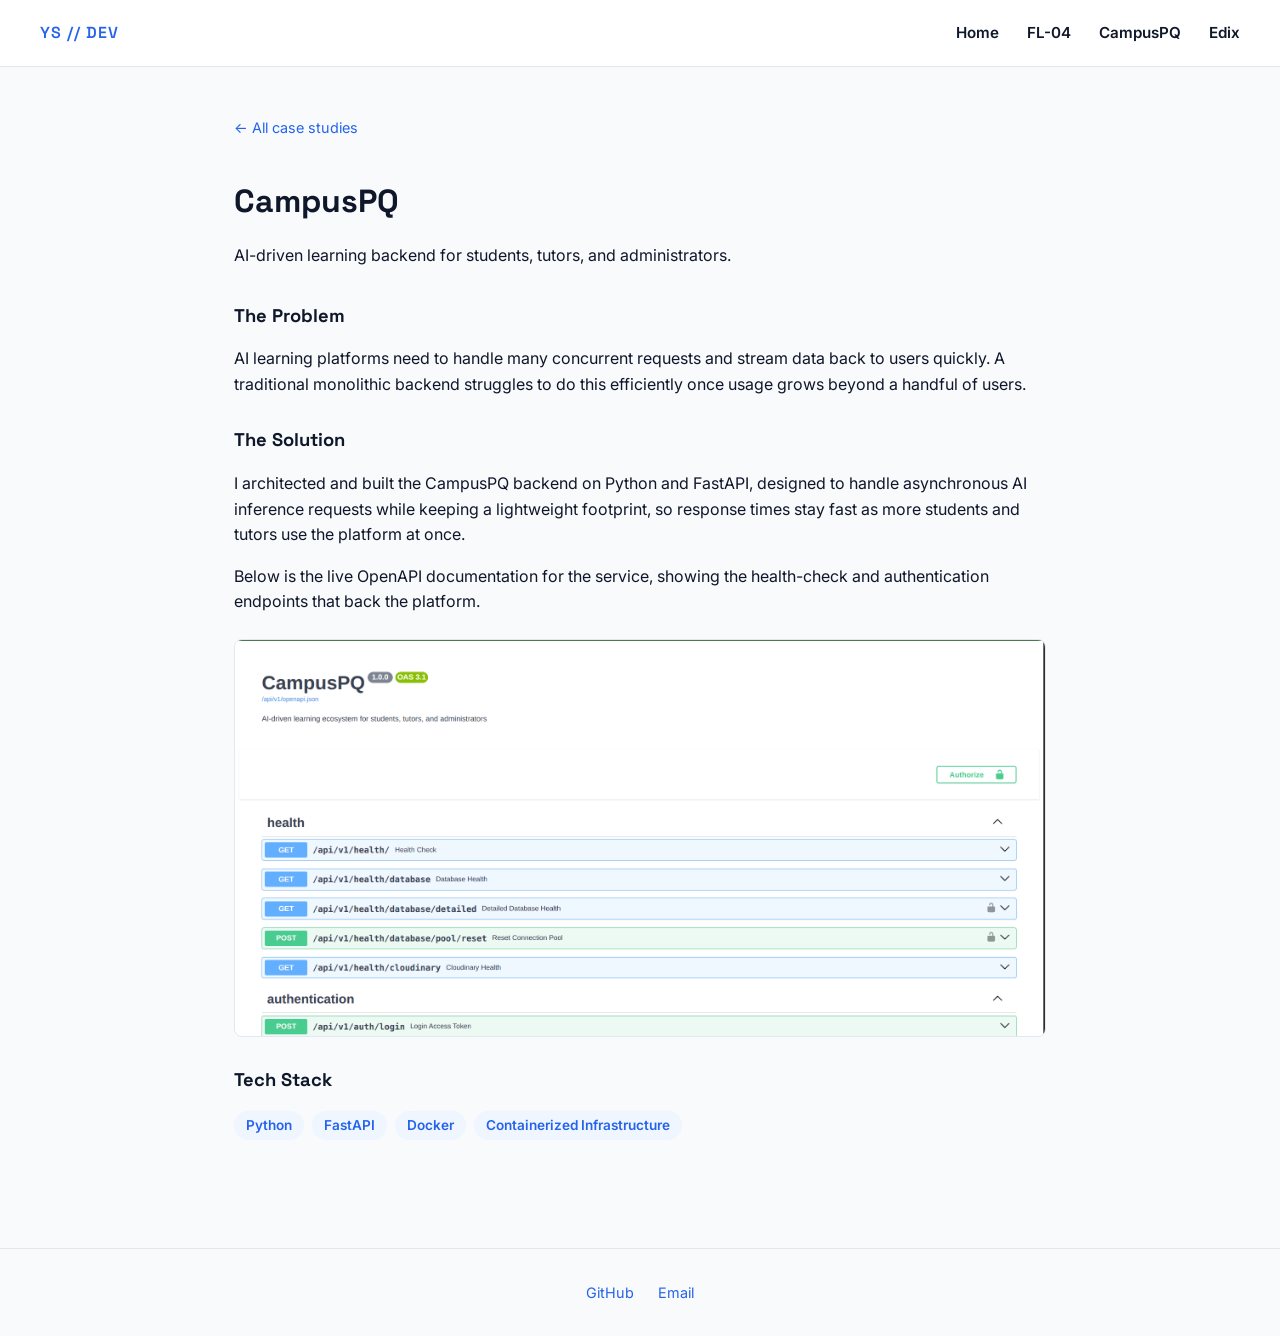
==== campuspq.html @ 33143579 "Build live portfolio: home + 3 case studies Replace placeholder index with real content: bio, and FL" ====
<!DOCTYPE html>
<html lang="en">
<head>
    <meta charset="UTF-8">
    <meta name="viewport" content="width=device-width, initial-scale=1.0">
    <title>CampusPQ | Yuguda Muhammed Shamsudeen</title>
    <link href="https://fonts.googleapis.com/css2?family=Inter:wght@400;600&family=Space+Grotesk:wght@600&display=swap" rel="stylesheet">
    <link rel="stylesheet" href="style.css">
</head>
<body>
    <header class="site-nav">
        <span class="brand">YS // DEV</span>
        <nav class="links">
            <a href="index.html">Home</a>
            <a href="fl04.html">FL-04</a>
            <a href="campuspq.html">CampusPQ</a>
            <a href="edix.html">Edix</a>
        </nav>
    </header>

    <main>
        <div class="case-header">
            <a class="back" href="index.html">&larr; All case studies</a>
            <h1>CampusPQ</h1>
            <p class="tagline">AI-driven learning backend for students, tutors, and administrators.</p>
        </div>

        <section class="block">
            <h2>The Problem</h2>
            <p>
                AI learning platforms need to handle many concurrent requests and stream data
                back to users quickly. A traditional monolithic backend struggles to do this
                efficiently once usage grows beyond a handful of users.
            </p>
        </section>

        <section class="block">
            <h2>The Solution</h2>
            <p>
                I architected and built the CampusPQ backend on Python and FastAPI, designed to
                handle asynchronous AI inference requests while keeping a lightweight footprint,
                so response times stay fast as more students and tutors use the platform at once.
            </p>
            <p>
                Below is the live OpenAPI documentation for the service, showing the health-check
                and authentication endpoints that back the platform.
            </p>
            <img class="case-image" src="images/campuspq-api-docs.png" alt="CampusPQ OpenAPI documentation showing health and authentication endpoints">
        </section>

        <section class="block">
            <h2>Tech Stack</h2>
            <ul class="tech-stack">
                <li>Python</li>
                <li>FastAPI</li>
                <li>Docker</li>
                <li>Containerized Infrastructure</li>
            </ul>
        </section>
    </main>

    <footer class="site-footer">
        <a href="https://github.com/Yuguda999" target="_blank" rel="noopener">GitHub</a>
        <a href="mailto:muhammed.yuguda@adeptengr.com">Email</a>
    </footer>
</body>
</html>
---- style.css ----
:root {
    --bg: #F8FAFC;
    --text: #0F172A;
    --muted: #64748B;
    --accent: #2563EB;
    --border: #E2E8F0;
    --card-bg: #FFFFFF;
}

* { box-sizing: border-box; }

body {
    font-family: 'Inter', sans-serif;
    background-color: var(--bg);
    color: var(--text);
    margin: 0;
    line-height: 1.6;
}

h1, h2, h3 {
    font-family: 'Space Grotesk', sans-serif;
}

a { color: var(--accent); text-decoration: none; }
a:hover { text-decoration: underline; }

header.site-nav {
    display: flex;
    flex-wrap: wrap;
    align-items: center;
    justify-content: space-between;
    padding: 20px 40px;
    border-bottom: 1px solid var(--border);
    background: var(--card-bg);
}

.brand {
    font-family: 'Space Grotesk', sans-serif;
    font-weight: 600;
    color: var(--accent);
    letter-spacing: 1px;
}

nav.links a {
    margin-left: 24px;
    color: var(--text);
    font-weight: 600;
    font-size: 0.95em;
}

nav.links a:hover { color: var(--accent); }

main {
    max-width: 860px;
    margin: 0 auto;
    padding: 48px 24px 80px;
}

.hero h1 {
    font-size: 2.2em;
    margin-bottom: 4px;
    color: var(--accent);
    letter-spacing: 1px;
}

.hero p.tagline {
    font-size: 1.15em;
    color: var(--text);
    margin-top: 0;
}

.about {
    margin: 24px 0 48px;
    max-width: 700px;
}

.case-grid {
    display: grid;
    grid-template-columns: repeat(auto-fit, minmax(240px, 1fr));
    gap: 20px;
}

.case-card {
    background: var(--card-bg);
    border: 1px solid var(--border);
    border-radius: 10px;
    padding: 24px;
    display: block;
}

.case-card h3 { margin: 0 0 8px; color: var(--text); }
.case-card p { margin: 0; color: var(--muted); font-size: 0.95em; }
.case-card:hover { border-color: var(--accent); text-decoration: none; }

.case-header { margin-bottom: 32px; }
.case-header .back { display: inline-block; margin-bottom: 16px; font-size: 0.9em; }
.case-header h1 { margin-bottom: 4px; }

.case-image {
    width: 100%;
    border: 1px solid var(--border);
    border-radius: 8px;
    margin: 24px 0;
    display: block;
}

section.block { margin-bottom: 28px; }
section.block h2 { font-size: 1.15em; margin-bottom: 6px; }

.tech-stack {
    display: flex;
    flex-wrap: wrap;
    gap: 8px;
    list-style: none;
    padding: 0;
}

.tech-stack li {
    background: #EFF6FF;
    color: var(--accent);
    padding: 4px 12px;
    border-radius: 20px;
    font-size: 0.85em;
    font-weight: 600;
}

footer.site-footer {
    text-align: center;
    padding: 32px 24px;
    border-top: 1px solid var(--border);
    color: var(--muted);
    font-size: 0.9em;
}

footer.site-footer a { margin: 0 10px; }
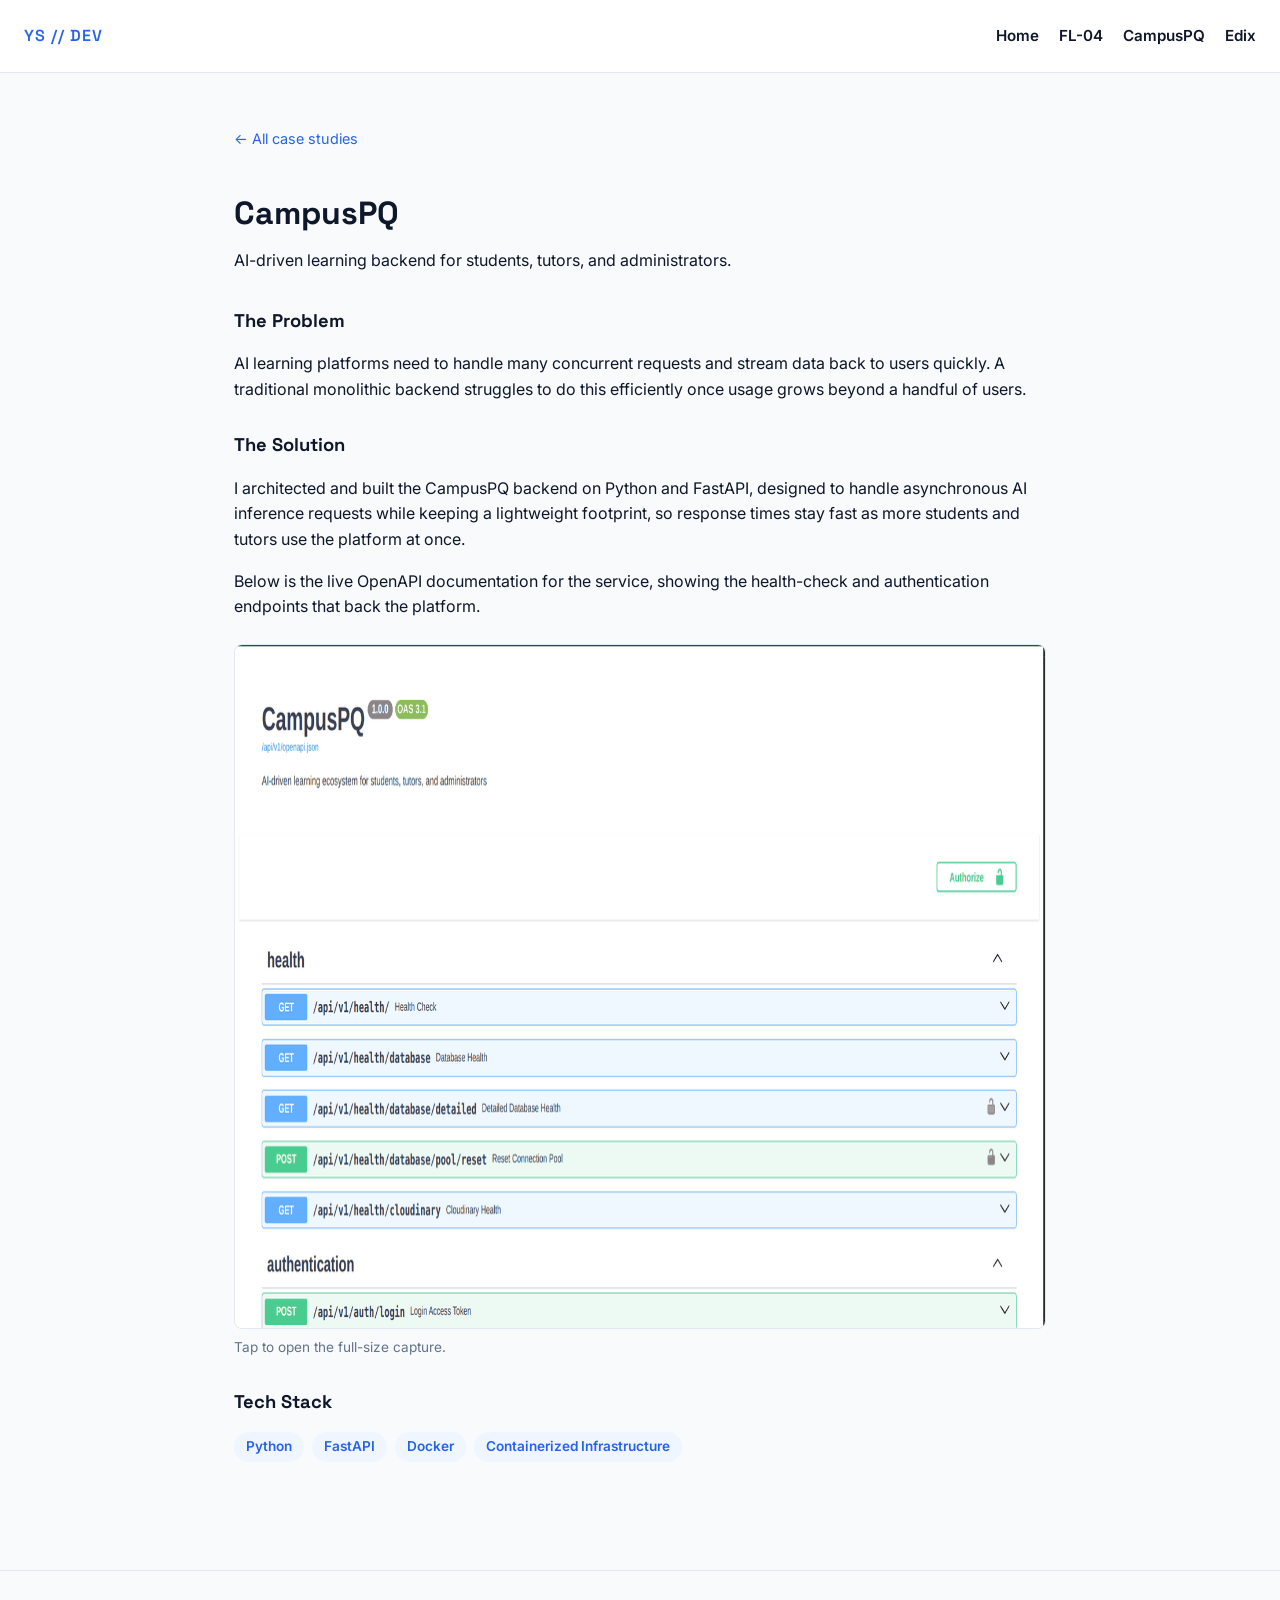
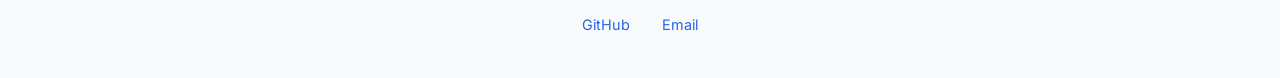
==== commit b5dc5b3b: "Fix mobile layout, tap targets, and image weight Nav links now use padding for ~44px tap targets and" ====
--- a/campuspq.html
+++ b/campuspq.html
@@ -45,7 +45,12 @@
                 Below is the live OpenAPI documentation for the service, showing the health-check
                 and authentication endpoints that back the platform.
             </p>
-            <img class="case-image" src="images/campuspq-api-docs.png" alt="CampusPQ OpenAPI documentation showing health and authentication endpoints">
+            <figure class="case-figure">
+                <a href="images/campuspq-api-docs.png" target="_blank" rel="noopener">
+                    <img class="case-image" src="images/campuspq-api-docs.png" alt="CampusPQ OpenAPI documentation showing health and authentication endpoints" loading="lazy" width="1400" height="685">
+                </a>
+                <figcaption>Tap to open the full-size capture.</figcaption>
+            </figure>
         </section>
 
         <section class="block">
--- a/style.css
+++ b/style.css
@@ -29,7 +29,8 @@
     flex-wrap: wrap;
     align-items: center;
     justify-content: space-between;
-    padding: 20px 40px;
+    gap: 4px 16px;
+    padding: 14px 24px;
     border-bottom: 1px solid var(--border);
     background: var(--card-bg);
 }
@@ -41,8 +42,15 @@
     letter-spacing: 1px;
 }
 
+nav.links {
+    display: flex;
+    flex-wrap: wrap;
+    margin-right: -10px;   /* cancel the last link's padding so it aligns flush */
+}
+
+/* padding (not margin) so each link is its own ~44px tap target on a phone */
 nav.links a {
-    margin-left: 24px;
+    padding: 10px;
     color: var(--text);
     font-weight: 600;
     font-size: 0.95em;
@@ -56,8 +64,12 @@
     padding: 48px 24px 80px;
 }
 
+/* clamp() = never smaller than 1.75rem, never bigger than 2.4rem,
+   scaling with viewport width in between — stops the name eating
+   three lines on a phone */
 .hero h1 {
-    font-size: 2.2em;
+    font-size: clamp(1.75rem, 6vw, 2.4rem);
+    line-height: 1.15;
     margin-bottom: 4px;
     color: var(--accent);
     letter-spacing: 1px;
@@ -93,15 +105,33 @@
 .case-card:hover { border-color: var(--accent); text-decoration: none; }
 
 .case-header { margin-bottom: 32px; }
-.case-header .back { display: inline-block; margin-bottom: 16px; font-size: 0.9em; }
-.case-header h1 { margin-bottom: 4px; }
+.case-header .back {
+    display: inline-block;
+    margin-bottom: 16px;
+    padding: 6px 0;      /* taller tap target on mobile */
+    font-size: 0.9em;
+}
+.case-header h1 {
+    font-size: clamp(1.6rem, 5.5vw, 2rem);
+    line-height: 1.2;
+    margin-bottom: 4px;
+}
+
+/* wraps the screenshot in a link so a phone user can open the full-size
+   image instead of squinting at a 1400px capture shrunk to 340px */
+.case-figure { margin: 24px 0; }
 
 .case-image {
     width: 100%;
     border: 1px solid var(--border);
     border-radius: 8px;
-    margin: 24px 0;
     display: block;
+}
+
+.case-figure figcaption {
+    font-size: 0.85em;
+    color: var(--muted);
+    margin-top: 8px;
 }
 
 section.block { margin-bottom: 28px; }
@@ -132,4 +162,15 @@
     font-size: 0.9em;
 }
 
-footer.site-footer a { margin: 0 10px; }
+footer.site-footer a {
+    display: inline-block;
+    margin: 0 4px;
+    padding: 10px;      /* tap target */
+}
+
+/* ---------- mobile ---------- */
+@media (max-width: 600px) {
+    header.site-nav { padding: 10px 16px; }
+    main { padding: 32px 18px 56px; }
+    .case-card { padding: 20px; }
+}
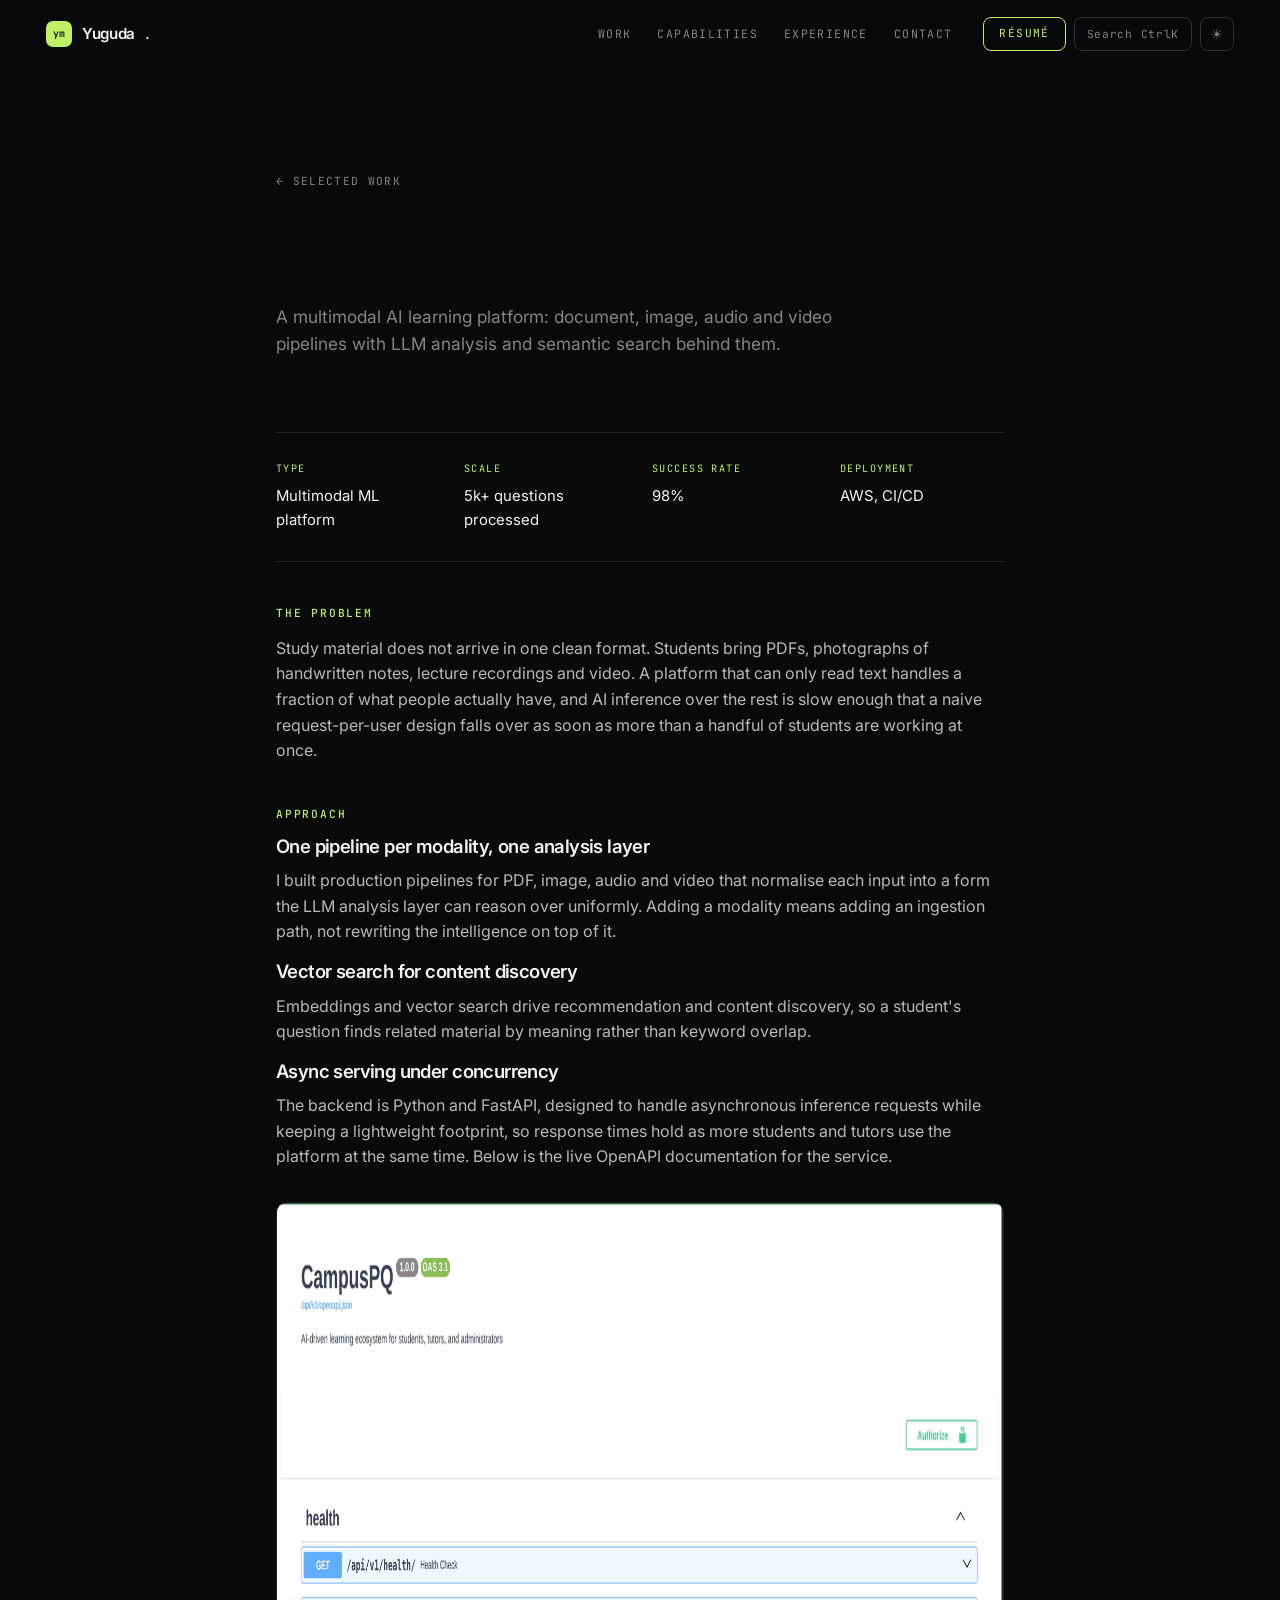
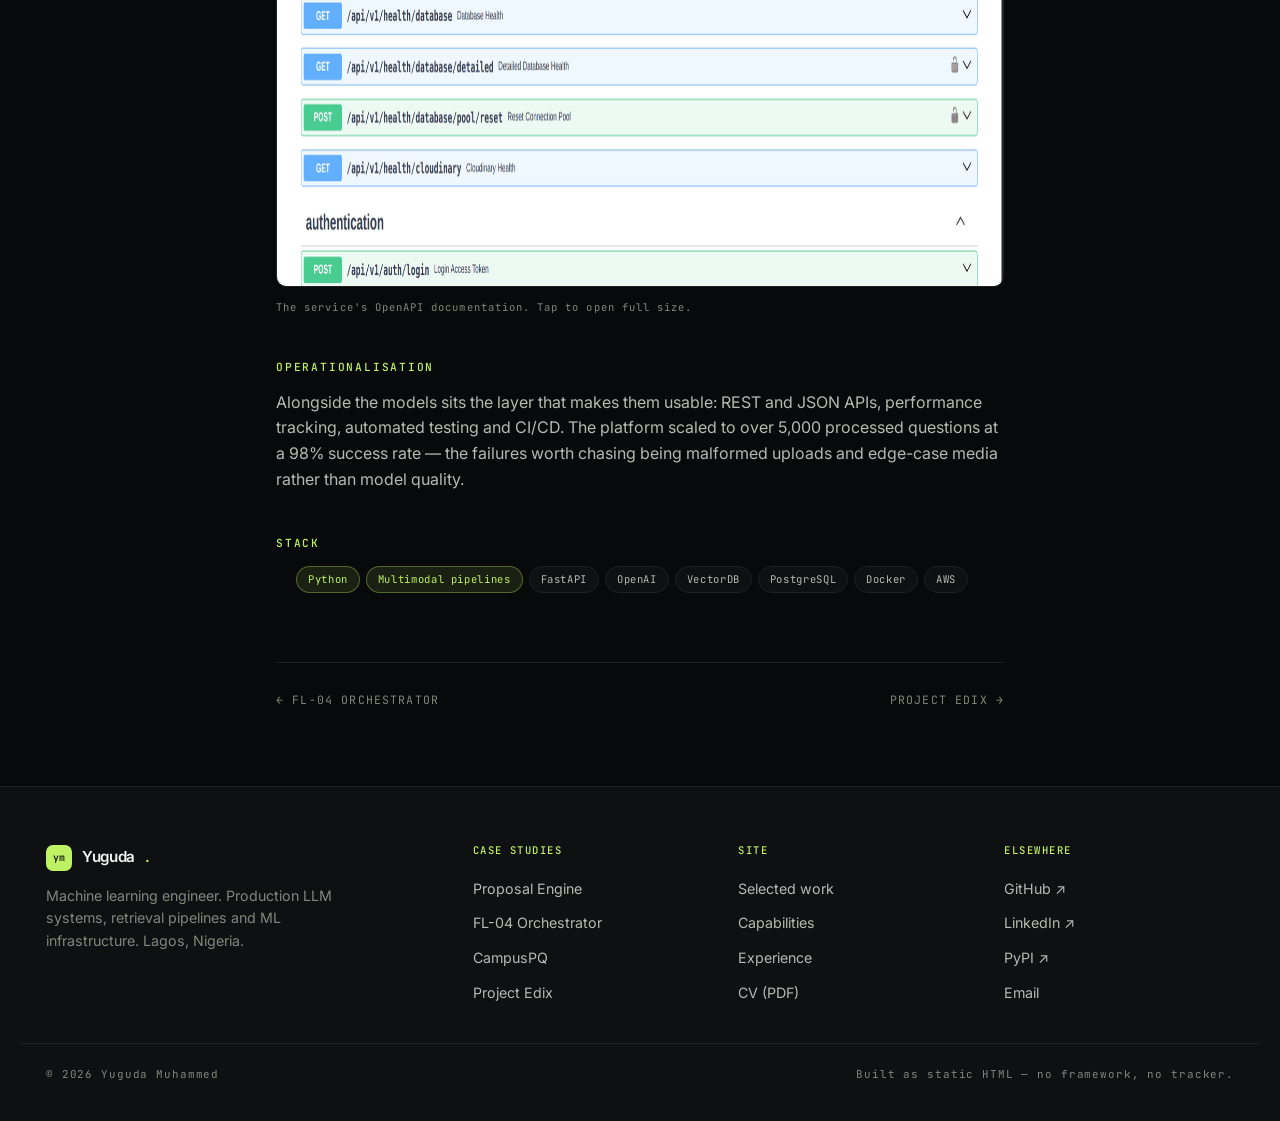
==== commit fc5dc62a: "Add identity kit, favicon set, and fix muted-text contrast The muted grey used for every section lab" ====
--- a/campuspq.html
+++ b/campuspq.html
@@ -1,72 +1,177 @@
 <!DOCTYPE html>
 <html lang="en">
 <head>
-    <meta charset="UTF-8">
-    <meta name="viewport" content="width=device-width, initial-scale=1.0">
-    <title>CampusPQ | Yuguda Muhammed Shamsudeen</title>
-    <link href="https://fonts.googleapis.com/css2?family=Inter:wght@400;600&family=Space+Grotesk:wght@600&display=swap" rel="stylesheet">
-    <link rel="stylesheet" href="style.css">
+<meta charset="UTF-8">
+<meta name="theme-color" content="#08090A">
+<meta name="viewport" content="width=device-width, initial-scale=1.0">
+<title>CampusPQ — Yuguda Muhammed</title>
+<link rel="icon" href="/favicon.svg" type="image/svg+xml">
+<link rel="icon" href="/favicon-32.png" sizes="32x32" type="image/png">
+<link rel="icon" href="/favicon-16.png" sizes="16x16" type="image/png">
+<link rel="apple-touch-icon" href="/apple-touch-icon.png">
+<link rel="manifest" href="/site.webmanifest">
+<meta name="description" content="A multimodal AI learning platform — PDF, image, audio and video pipelines with LLM analysis and vector search, scaled to 5k+ processed questions.">
+<link rel="preconnect" href="https://fonts.googleapis.com">
+<link rel="preconnect" href="https://fonts.gstatic.com" crossorigin>
+<link href="https://fonts.googleapis.com/css2?family=Inter:wght@400;500;600;700&family=JetBrains+Mono:wght@400;500&display=swap" rel="stylesheet">
+<link rel="stylesheet" href="style.css">
 </head>
 <body>
-    <header class="site-nav">
-        <span class="brand">YS // DEV</span>
-        <nav class="links">
-            <a href="index.html">Home</a>
-            <a href="fl04.html">FL-04</a>
-            <a href="campuspq.html">CampusPQ</a>
-            <a href="edix.html">Edix</a>
-        </nav>
-    </header>
+<a class="skip" href="#main">Skip to content</a>
 
-    <main>
-        <div class="case-header">
-            <a class="back" href="index.html">&larr; All case studies</a>
-            <h1>CampusPQ</h1>
-            <p class="tagline">AI-driven learning backend for students, tutors, and administrators.</p>
-        </div>
+<header class="nav">
+  <div class="nav-in">
+    <a class="brand" href="index.html"><span class="mark">ym</span> Yuguda<span style="color:var(--accent)">.</span></a>
+    <nav class="nav-links">
+      <a href="index.html#work">Work</a>
+      <a href="index.html#capabilities">Capabilities</a>
+      <a href="index.html#experience">Experience</a>
+      <a href="index.html#contact">Contact</a>
+    </nav>
+    <div class="nav-tools">
+      <a class="btn-resume" href="MY_AI_ENG_CV.pdf" target="_blank" rel="noopener">Résumé</a>
+      <button class="btn-ghost" data-cmdk-open type="button">
+        <span>Search</span><span class="kbd"><span data-mod>⌘</span>K</span>
+      </button>
+      <button class="btn-ghost btn-icon" data-theme-toggle type="button" aria-label="Toggle theme">☀</button>
+    </div>
+  </div>
+</header>
 
-        <section class="block">
-            <h2>The Problem</h2>
-            <p>
-                AI learning platforms need to handle many concurrent requests and stream data
-                back to users quickly. A traditional monolithic backend struggles to do this
-                efficiently once usage grows beyond a handful of users.
-            </p>
-        </section>
+<main id="main"><article class="case">
+  <header class="case-hero">
+    <a class="back" href="index.html#work">← Selected work</a>
+    <h1 data-reveal="mask">CampusPQ</h1>
+    <p class="lede">A multimodal AI learning platform: document, image, audio and video pipelines with LLM analysis and semantic search behind them.</p>
+  </header>
 
-        <section class="block">
-            <h2>The Solution</h2>
-            <p>
-                I architected and built the CampusPQ backend on Python and FastAPI, designed to
-                handle asynchronous AI inference requests while keeping a lightweight footprint,
-                so response times stay fast as more students and tutors use the platform at once.
-            </p>
-            <p>
-                Below is the live OpenAPI documentation for the service, showing the health-check
-                and authentication endpoints that back the platform.
-            </p>
-            <figure class="case-figure">
-                <a href="images/campuspq-api-docs.png" target="_blank" rel="noopener">
-                    <img class="case-image" src="images/campuspq-api-docs.png" alt="CampusPQ OpenAPI documentation showing health and authentication endpoints" loading="lazy" width="1400" height="685">
-                </a>
-                <figcaption>Tap to open the full-size capture.</figcaption>
-            </figure>
-        </section>
+  <div class="case-facts" data-reveal>
+    <div><div class="k">Type</div><div class="v">Multimodal ML platform</div></div>
+    <div><div class="k">Scale</div><div class="v">5k+ questions processed</div></div>
+    <div><div class="k">Success rate</div><div class="v">98%</div></div>
+    <div><div class="k">Deployment</div><div class="v">AWS, CI/CD</div></div>
+  </div>
 
-        <section class="block">
-            <h2>Tech Stack</h2>
-            <ul class="tech-stack">
-                <li>Python</li>
-                <li>FastAPI</li>
-                <li>Docker</li>
-                <li>Containerized Infrastructure</li>
-            </ul>
-        </section>
-    </main>
+  <section class="block" data-reveal>
+    <h2>The problem</h2>
+    <p>
+      Study material does not arrive in one clean format. Students bring PDFs, photographs of
+      handwritten notes, lecture recordings and video. A platform that can only read text handles a
+      fraction of what people actually have, and AI inference over the rest is slow enough that a
+      naive request-per-user design falls over as soon as more than a handful of students are
+      working at once.
+    </p>
+  </section>
 
-    <footer class="site-footer">
-        <a href="https://github.com/Yuguda999" target="_blank" rel="noopener">GitHub</a>
-        <a href="mailto:muhammed.yuguda@adeptengr.com">Email</a>
-    </footer>
+  <section class="block" data-reveal>
+    <h2>Approach</h2>
+    <h3>One pipeline per modality, one analysis layer</h3>
+    <p>
+      I built production pipelines for PDF, image, audio and video that normalise each input into a
+      form the LLM analysis layer can reason over uniformly. Adding a modality means adding an
+      ingestion path, not rewriting the intelligence on top of it.
+    </p>
+    <h3>Vector search for content discovery</h3>
+    <p>
+      Embeddings and vector search drive recommendation and content discovery, so a student's
+      question finds related material by meaning rather than keyword overlap.
+    </p>
+    <h3>Async serving under concurrency</h3>
+    <p>
+      The backend is Python and FastAPI, designed to handle asynchronous inference requests while
+      keeping a lightweight footprint, so response times hold as more students and tutors use the
+      platform at the same time. Below is the live OpenAPI documentation for the service.
+    </p>
+    <figure class="figure" data-reveal>
+      <a href="images/campuspq-api-docs.png" target="_blank" rel="noopener">
+        <img src="images/campuspq-api-docs.png" alt="CampusPQ OpenAPI documentation showing health and authentication endpoints" loading="lazy" width="1400" height="685">
+      </a>
+      <figcaption>The service's OpenAPI documentation. Tap to open full size.</figcaption>
+    </figure>
+  </section>
+
+  <section class="block" data-reveal>
+    <h2>Operationalisation</h2>
+    <p>
+      Alongside the models sits the layer that makes them usable: REST and JSON APIs, performance
+      tracking, automated testing and CI/CD. The platform scaled to over 5,000 processed questions
+      at a 98% success rate — the failures worth chasing being malformed uploads and edge-case media
+      rather than model quality.
+    </p>
+  </section>
+
+  <section class="block" data-reveal>
+    <h2>Stack</h2>
+    <ul class="tags">
+      <li class="hot">Python</li><li class="hot">Multimodal pipelines</li><li>FastAPI</li>
+      <li>OpenAI</li><li>VectorDB</li><li>PostgreSQL</li><li>Docker</li><li>AWS</li>
+    </ul>
+  </section>
+  <nav class="case-next">
+    <a href="fl04.html">← FL-04 Orchestrator</a>
+    <a href="edix.html">Project Edix →</a>
+  </nav>
+</article></main>
+
+<footer class="foot">
+  <div class="foot-in">
+    <div>
+      <a class="brand" href="index.html"><span class="mark">ym</span> Yuguda<span style="color:var(--accent)">.</span></a>
+      <p class="blurb">Machine learning engineer. Production LLM systems, retrieval pipelines and ML infrastructure. Lagos, Nigeria.</p>
+    </div>
+    <div>
+      <h4>Case studies</h4>
+      <ul>
+        <li><a href="proposal.html">Proposal Engine</a></li>
+        <li><a href="fl04.html">FL-04 Orchestrator</a></li>
+        <li><a href="campuspq.html">CampusPQ</a></li>
+        <li><a href="edix.html">Project Edix</a></li>
+      </ul>
+    </div>
+    <div>
+      <h4>Site</h4>
+      <ul>
+        <li><a href="index.html#work">Selected work</a></li>
+        <li><a href="index.html#capabilities">Capabilities</a></li>
+        <li><a href="index.html#experience">Experience</a></li>
+        <li><a href="MY_AI_ENG_CV.pdf" target="_blank" rel="noopener">CV (PDF)</a></li>
+      </ul>
+    </div>
+    <div>
+      <h4>Elsewhere</h4>
+      <ul>
+        <li><a href="https://github.com/Yuguda999" target="_blank" rel="noopener">GitHub ↗</a></li>
+        <li><a href="https://linkedin.com/in/yuguda" target="_blank" rel="noopener">LinkedIn ↗</a></li>
+        <li><a href="https://pypi.org/project/devmemory" target="_blank" rel="noopener">PyPI ↗</a></li>
+        <li><a href="mailto:elemenx93@gmail.com">Email</a></li>
+      </ul>
+    </div>
+  </div>
+  <div class="foot-bar">
+    <span>© 2026 Yuguda Muhammed</span>
+    <span>Built as static HTML — no framework, no tracker.</span>
+  </div>
+</footer>
+
+<div class="cmdk" data-cmdk hidden role="dialog" aria-modal="true" aria-label="Search">
+  <div class="cmdk-panel">
+    <input type="text" placeholder="Jump to a page or project…" aria-label="Search pages and projects">
+    <ul class="cmdk-list">
+      <li><a href="index.html">Home <span class="hint">page</span></a></li>
+      <li><a href="proposal.html">Proposal Generation Engine <span class="hint">case study</span></a></li>
+      <li><a href="fl04.html">FL-04 Orchestrator <span class="hint">case study</span></a></li>
+      <li><a href="campuspq.html">CampusPQ <span class="hint">case study</span></a></li>
+      <li><a href="edix.html">Project Edix <span class="hint">case study</span></a></li>
+      <li><a href="index.html#more">More projects <span class="hint">section</span></a></li>
+      <li><a href="https://github.com/Yuguda999/devmemory" target="_blank" rel="noopener">DevMemory <span class="hint">github</span></a></li>
+      <li><a href="https://github.com/Yuguda999/eeva" target="_blank" rel="noopener">Eeva <span class="hint">github</span></a></li>
+      <li><a href="MY_AI_ENG_CV.pdf" target="_blank" rel="noopener">Download CV <span class="hint">pdf</span></a></li>
+      <li><a href="mailto:elemenx93@gmail.com">Email <span class="hint">contact</span></a></li>
+    </ul>
+    <div class="cmdk-empty" hidden>No matches.</div>
+  </div>
+</div>
+
+<script src="app.js"></script>
 </body>
 </html>
--- a/style.css
+++ b/style.css
@@ -1,176 +1,597 @@
+/* ============================================================
+   Yuguda Muhammed — ML Engineer
+   Dark-first design system. Light is an explicit opt-in via toggle.
+   ============================================================ */
+
 :root {
-    --bg: #F8FAFC;
-    --text: #0F172A;
-    --muted: #64748B;
-    --accent: #2563EB;
-    --border: #E2E8F0;
-    --card-bg: #FFFFFF;
+    --bg:        #08090A;
+    --bg-sub:    #0E1012;
+    --bg-lift:   #131619;
+    --ink:       #F2F4EF;
+    --ink-2:     #B6BAB2;
+    --muted:     #82877D;
+    --line:      #1D2124;
+    --line-2:    #2A2F33;
+    --accent:    #BEF264;
+    --accent-dm: #8CB93C;
+    --accent-sb: #BEF2641A;
+    --card:      #0C0E10;
+    --shadow:    0 1px 2px rgba(0,0,0,.5), 0 20px 50px rgba(0,0,0,.45);
+
+    --sans: 'Inter', ui-sans-serif, system-ui, -apple-system, 'Segoe UI', sans-serif;
+    --mono: 'JetBrains Mono', ui-monospace, SFMono-Regular, Menlo, monospace;
+
+    --wrap: 1240px;
+    --gut: 26px;
+    --r: 14px;
+
+    --ease: cubic-bezier(.22,.68,.24,1);
+}
+
+:root[data-theme="light"] {
+    --bg:        #FAFAF7;
+    --bg-sub:    #F1F1EC;
+    --bg-lift:   #FFFFFF;
+    --ink:       #0A0B0C;
+    --ink-2:     #3C4046;
+    --muted:     #666B63;
+    --line:      #E2E2DC;
+    --line-2:    #D2D2CA;
+    --accent:    #4D7C0F;
+    --accent-dm: #65A30D;
+    --accent-sb: #4D7C0F14;
+    --card:      #FFFFFF;
+    --shadow:    0 1px 2px rgba(11,11,12,.05), 0 16px 40px rgba(11,11,12,.07);
 }
 
 * { box-sizing: border-box; }
 
+html { scroll-behavior: smooth; }
+
 body {
-    font-family: 'Inter', sans-serif;
-    background-color: var(--bg);
-    color: var(--text);
     margin: 0;
+    background: var(--bg);
+    color: var(--ink);
+    font-family: var(--sans);
+    font-size: 16px;
     line-height: 1.6;
-}
-
-h1, h2, h3 {
-    font-family: 'Space Grotesk', sans-serif;
-}
-
-a { color: var(--accent); text-decoration: none; }
-a:hover { text-decoration: underline; }
-
-header.site-nav {
-    display: flex;
-    flex-wrap: wrap;
-    align-items: center;
-    justify-content: space-between;
-    gap: 4px 16px;
-    padding: 14px 24px;
-    border-bottom: 1px solid var(--border);
-    background: var(--card-bg);
+    -webkit-font-smoothing: antialiased;
+    overflow-x: hidden;
+}
+
+a { color: inherit; text-decoration: none; }
+h1, h2, h3, h4 { margin: 0; font-weight: 600; letter-spacing: -0.032em; line-height: 1.05; }
+img { max-width: 100%; display: block; }
+
+.wrap { max-width: var(--wrap); margin: 0 auto; padding: 0 var(--gut); }
+
+.mono {
+    font-family: var(--mono); font-size: 0.72rem;
+    letter-spacing: 0.14em; text-transform: uppercase; color: var(--muted);
+}
+
+.skip { position: absolute; left: -9999px; background: var(--accent); color: #0A0B0C; padding: 10px 16px; border-radius: 8px; z-index: 300; }
+.skip:focus { left: 16px; top: 16px; }
+
+:focus-visible { outline: 2px solid var(--accent); outline-offset: 3px; border-radius: 4px; }
+
+/* smooth cross-page fades where supported */
+@view-transition { navigation: auto; }
+
+/* ============================================================
+   MOTION LAYER
+   ============================================================ */
+
+/* scroll reveal — set by JS, so no-JS users see content immediately */
+[data-reveal] { opacity: 1; }
+.js [data-reveal] {
+    opacity: 0;
+    transform: translateY(22px);
+    transition: opacity .7s var(--ease), transform .7s var(--ease);
+    transition-delay: var(--d, 0ms);
+    will-change: opacity, transform;
+}
+.js [data-reveal].in { opacity: 1; transform: none; }
+
+/* clip-up reveal for headings */
+/* inset() rejects negative values — a negative bottom made the ".in" rule
+   invalid, so the heading stayed clipped to nothing forever. Pad the box
+   instead (and pull the padding back off with a negative margin) so a plain
+   inset(0) can clear descenders and the tight line-height's overflow. */
+.js [data-reveal="mask"] {
+    opacity: 1; transform: none;
+    padding-bottom: .16em; margin-bottom: -.16em;
+    clip-path: inset(0 0 100% 0);
+    transition: clip-path .9s var(--ease);
+    transition-delay: var(--d, 0ms);
+}
+.js [data-reveal="mask"].in { clip-path: inset(0 0 0 0); }
+
+@media (prefers-reduced-motion: reduce) {
+    html { scroll-behavior: auto; }
+    .js [data-reveal],
+    .js [data-reveal="mask"] { opacity: 1 !important; transform: none !important; clip-path: none !important; transition: none !important; }
+    .marquee-track { animation: none !important; }
+    .pulse { animation: none !important; }
+    .hero-canvas { display: none; }
+    .descent .dot, .descent .path { animation: none !important; }
+    @view-transition { navigation: none; }
+}
+
+/* ============================================================
+   NAV
+   ============================================================ */
+
+.nav {
+    position: sticky; top: 0; z-index: 60;
+    background: color-mix(in srgb, var(--bg) 72%, transparent);
+    backdrop-filter: saturate(160%) blur(16px);
+    border-bottom: 1px solid transparent;
+    transition: border-color .3s var(--ease), background .3s var(--ease);
+}
+.nav.stuck { border-bottom-color: var(--line); }
+
+.nav-in {
+    max-width: var(--wrap); margin: 0 auto; padding: 0 var(--gut);
+    height: 68px; display: flex; align-items: center; gap: 18px;
 }
 
 .brand {
-    font-family: 'Space Grotesk', sans-serif;
-    font-weight: 600;
-    color: var(--accent);
-    letter-spacing: 1px;
-}
-
-nav.links {
-    display: flex;
-    flex-wrap: wrap;
-    margin-right: -10px;   /* cancel the last link's padding so it aligns flush */
-}
-
-/* padding (not margin) so each link is its own ~44px tap target on a phone */
-nav.links a {
-    padding: 10px;
-    color: var(--text);
-    font-weight: 600;
-    font-size: 0.95em;
-}
-
-nav.links a:hover { color: var(--accent); }
-
-main {
-    max-width: 860px;
-    margin: 0 auto;
-    padding: 48px 24px 80px;
-}
-
-/* clamp() = never smaller than 1.75rem, never bigger than 2.4rem,
-   scaling with viewport width in between — stops the name eating
-   three lines on a phone */
+    display: flex; align-items: center; gap: 10px; margin-right: auto;
+    font-weight: 600; font-size: 0.95rem; letter-spacing: -0.02em;
+}
+.brand .mark {
+    width: 26px; height: 26px; border-radius: 7px; flex: none;
+    background: var(--accent); color: #0A0B0C;
+    display: grid; place-items: center;
+    font-family: var(--mono); font-size: 0.62rem; font-weight: 500;
+    transition: transform .4s var(--ease);
+}
+.brand:hover .mark { transform: rotate(-8deg) scale(1.06); }
+
+.nav-links { display: flex; align-items: center; }
+.nav-links a {
+    position: relative; padding: 10px 13px;
+    font-family: var(--mono); font-size: 0.72rem;
+    letter-spacing: 0.12em; text-transform: uppercase; color: var(--muted);
+    transition: color .25s var(--ease);
+}
+.nav-links a::after {
+    content: ""; position: absolute; left: 13px; right: 13px; bottom: 4px;
+    height: 1px; background: var(--accent);
+    transform: scaleX(0); transform-origin: left;
+    transition: transform .35s var(--ease);
+}
+.nav-links a:hover { color: var(--ink); }
+.nav-links a:hover::after { transform: scaleX(1); }
+
+.nav-tools { display: flex; align-items: center; gap: 8px; }
+
+.btn-ghost {
+    display: inline-flex; align-items: center; gap: 8px;
+    height: 34px; padding: 0 12px;
+    background: transparent; color: var(--muted);
+    border: 1px solid var(--line-2); border-radius: 8px;
+    font-family: var(--mono); font-size: 0.7rem; letter-spacing: 0.06em; cursor: pointer;
+    transition: color .25s var(--ease), border-color .25s var(--ease);
+}
+.btn-ghost:hover { color: var(--accent); border-color: var(--accent-dm); }
+.btn-icon { width: 34px; padding: 0; justify-content: center; font-size: 0.82rem; }
+
+.btn-resume {
+    display: inline-flex; align-items: center; height: 34px; padding: 0 15px;
+    border: 1px solid var(--accent); border-radius: 8px; color: var(--accent);
+    font-family: var(--mono); font-size: 0.7rem; letter-spacing: 0.12em; text-transform: uppercase;
+    transition: background .3s var(--ease), color .3s var(--ease);
+}
+.btn-resume:hover { background: var(--accent); color: #0A0B0C; }
+
+/* ============================================================
+   HERO
+   ============================================================ */
+
+.hero { position: relative; min-height: min(92vh, 860px); display: flex; align-items: center; overflow: hidden; }
+
+.hero-canvas {
+    position: absolute; inset: 0; width: 100%; height: 100%;
+    z-index: 0; pointer-events: none;
+}
+/* glow that tracks the pointer */
+.hero::after {
+    content: ""; position: absolute; inset: 0; z-index: 1; pointer-events: none;
+    background: radial-gradient(560px circle at var(--mx, 50%) var(--my, 42%),
+                color-mix(in srgb, var(--accent) 11%, transparent), transparent 62%);
+    transition: opacity .6s var(--ease);
+}
+.hero .wrap { position: relative; z-index: 2; width: 100%; padding-top: 60px; padding-bottom: 60px; }
+
+.hero .eyebrow { display: flex; align-items: center; gap: 12px; margin-bottom: 30px; flex-wrap: wrap; }
+.pulse {
+    width: 8px; height: 8px; border-radius: 50%; background: var(--accent); flex: none;
+    box-shadow: 0 0 0 0 var(--accent); animation: pulse 2.6s infinite;
+}
+@keyframes pulse { 70% { box-shadow: 0 0 0 8px transparent; } 100% { box-shadow: 0 0 0 0 transparent; } }
+
 .hero h1 {
-    font-size: clamp(1.75rem, 6vw, 2.4rem);
-    line-height: 1.15;
-    margin-bottom: 4px;
-    color: var(--accent);
-    letter-spacing: 1px;
-}
-
-.hero p.tagline {
-    font-size: 1.15em;
-    color: var(--text);
-    margin-top: 0;
-}
-
-.about {
-    margin: 24px 0 48px;
-    max-width: 700px;
-}
-
-.case-grid {
-    display: grid;
-    grid-template-columns: repeat(auto-fit, minmax(240px, 1fr));
-    gap: 20px;
-}
-
-.case-card {
-    background: var(--card-bg);
-    border: 1px solid var(--border);
-    border-radius: 10px;
-    padding: 24px;
-    display: block;
-}
-
-.case-card h3 { margin: 0 0 8px; color: var(--text); }
-.case-card p { margin: 0; color: var(--muted); font-size: 0.95em; }
-.case-card:hover { border-color: var(--accent); text-decoration: none; }
-
-.case-header { margin-bottom: 32px; }
-.case-header .back {
-    display: inline-block;
-    margin-bottom: 16px;
-    padding: 6px 0;      /* taller tap target on mobile */
-    font-size: 0.9em;
-}
-.case-header h1 {
-    font-size: clamp(1.6rem, 5.5vw, 2rem);
-    line-height: 1.2;
-    margin-bottom: 4px;
-}
-
-/* wraps the screenshot in a link so a phone user can open the full-size
-   image instead of squinting at a 1400px capture shrunk to 340px */
-.case-figure { margin: 24px 0; }
-
-.case-image {
-    width: 100%;
-    border: 1px solid var(--border);
-    border-radius: 8px;
-    display: block;
-}
-
-.case-figure figcaption {
-    font-size: 0.85em;
-    color: var(--muted);
-    margin-top: 8px;
-}
-
-section.block { margin-bottom: 28px; }
-section.block h2 { font-size: 1.15em; margin-bottom: 6px; }
-
-.tech-stack {
-    display: flex;
-    flex-wrap: wrap;
-    gap: 8px;
-    list-style: none;
-    padding: 0;
-}
-
-.tech-stack li {
-    background: #EFF6FF;
-    color: var(--accent);
-    padding: 4px 12px;
-    border-radius: 20px;
-    font-size: 0.85em;
-    font-weight: 600;
-}
-
-footer.site-footer {
-    text-align: center;
-    padding: 32px 24px;
-    border-top: 1px solid var(--border);
-    color: var(--muted);
-    font-size: 0.9em;
-}
-
-footer.site-footer a {
-    display: inline-block;
-    margin: 0 4px;
-    padding: 10px;      /* tap target */
-}
-
-/* ---------- mobile ---------- */
-@media (max-width: 600px) {
-    header.site-nav { padding: 10px 16px; }
-    main { padding: 32px 18px 56px; }
-    .case-card { padding: 20px; }
-}
+    font-size: clamp(2.7rem, 11.2vw, 9.5rem);
+    font-weight: 700; letter-spacing: -0.05em; line-height: 0.9;
+    text-transform: uppercase; color: var(--ink-2);
+    margin: 0;
+}
+.hero h1 .accent { color: var(--accent); }
+
+.hero .lede {
+    margin: 34px 0 0; max-width: 44ch;
+    font-size: clamp(1.02rem, 1.8vw, 1.32rem);
+    color: var(--muted); line-height: 1.55;
+}
+.hero .lede strong { color: var(--ink); font-weight: 600; }
+
+.hero-cta { display: flex; flex-wrap: wrap; gap: 12px; margin-top: 38px; }
+
+.btn {
+    position: relative; overflow: hidden;
+    display: inline-flex; align-items: center; gap: 9px;
+    height: 48px; padding: 0 24px; border-radius: 10px;
+    font-size: 0.92rem; font-weight: 500; border: 1px solid transparent; cursor: pointer;
+    transition: transform .3s var(--ease), color .3s var(--ease), border-color .3s var(--ease);
+}
+.btn:hover { transform: translateY(-2px); }
+.btn-primary { background: var(--accent); color: #0A0B0C; }
+.btn-primary:hover { background: color-mix(in srgb, var(--accent) 84%, #FFF); }
+.btn-secondary { border-color: var(--line-2); color: var(--ink); }
+.btn-secondary:hover { border-color: var(--accent); color: var(--accent); }
+
+.scroll-hint {
+    position: absolute; right: var(--gut); bottom: 34px; z-index: 2;
+    display: flex; align-items: center; gap: 10px;
+    font-family: var(--mono); font-size: 0.66rem; letter-spacing: 0.18em;
+    text-transform: uppercase; color: var(--muted);
+}
+.scroll-hint .arw { animation: bob 2s var(--ease) infinite; }
+@keyframes bob { 0%,100% { transform: translateY(0); } 50% { transform: translateY(5px); } }
+@media (prefers-reduced-motion: reduce) { .scroll-hint .arw { animation: none; } }
+
+/* ============================================================
+   MARQUEE
+   ============================================================ */
+
+.marquee {
+    border-top: 1px solid var(--line); border-bottom: 1px solid var(--line);
+    overflow: hidden; padding: 16px 0; background: var(--bg-sub);
+    -webkit-mask-image: linear-gradient(90deg, transparent, #000 7%, #000 93%, transparent);
+    mask-image: linear-gradient(90deg, transparent, #000 7%, #000 93%, transparent);
+}
+.marquee-track { display: flex; width: max-content; animation: slide 46s linear infinite; }
+.marquee:hover .marquee-track { animation-play-state: paused; }
+.marquee-track span {
+    display: inline-flex; align-items: center; gap: 28px; white-space: nowrap;
+    font-family: var(--mono); font-size: 0.74rem; letter-spacing: 0.16em;
+    text-transform: uppercase; color: var(--muted); padding: 0 28px;
+}
+.marquee-track span::after { content: "◆"; color: var(--accent); font-size: 0.46rem; }
+@keyframes slide { to { transform: translateX(-50%); } }
+
+/* ============================================================
+   SECTION FURNITURE
+   ============================================================ */
+
+.section { position: relative; padding: clamp(64px, 10vw, 128px) 0; }
+.section + .section { border-top: 1px solid var(--line); }
+
+.sec-head { display: flex; align-items: flex-end; justify-content: space-between; gap: 22px; margin-bottom: 52px; }
+.sec-head .idx {
+    font-family: var(--mono); font-size: 0.68rem; letter-spacing: 0.18em;
+    color: var(--accent); display: block; margin-bottom: 14px;
+}
+.sec-head h2 { font-size: clamp(1.7rem, 4vw, 2.9rem); letter-spacing: -0.04em; }
+.sec-head p { margin: 12px 0 0; color: var(--muted); max-width: 50ch; font-size: 0.98rem; }
+.sec-link {
+    font-family: var(--mono); font-size: 0.7rem; letter-spacing: 0.12em; text-transform: uppercase;
+    color: var(--muted); white-space: nowrap; padding-bottom: 6px;
+    border-bottom: 1px solid var(--line-2); transition: color .3s var(--ease), border-color .3s var(--ease);
+}
+.sec-link:hover { color: var(--accent); border-color: var(--accent); }
+
+/* ============================================================
+   WORK GRID
+   ============================================================ */
+
+.work-grid { display: grid; gap: clamp(30px, 4vw, 52px); grid-template-columns: repeat(auto-fit, minmax(320px, 1fr)); }
+.work-grid .feature { grid-column: 1 / -1; }
+
+.work-card { display: block; }
+
+.thumb {
+    position: relative; overflow: hidden;
+    border: 1px solid var(--line); border-radius: var(--r);
+    background: var(--bg-sub); aspect-ratio: 16 / 10;
+    transition: border-color .4s var(--ease), transform .5s var(--ease);
+}
+.feature .thumb { aspect-ratio: 21 / 9; }
+.work-card:hover .thumb { border-color: var(--accent-dm); }
+.thumb::after {
+    content: ""; position: absolute; inset: 0; pointer-events: none;
+    background: linear-gradient(180deg, transparent 55%, rgba(0,0,0,.35));
+    opacity: 0; transition: opacity .45s var(--ease);
+}
+.work-card:hover .thumb::after { opacity: 1; }
+.thumb img {
+    width: 100%; height: 100%; object-fit: cover; object-position: top center;
+    transition: transform .7s var(--ease), filter .5s var(--ease);
+    filter: grayscale(.35) contrast(1.02);
+}
+.work-card:hover .thumb img { transform: scale(1.04); filter: grayscale(0); }
+
+.poster {
+    width: 100%; height: 100%; position: relative; overflow: hidden;
+    display: flex; flex-direction: column; justify-content: space-between;
+    padding: 30px; color: #F2F4EF;
+    background:
+        radial-gradient(120% 120% at 12% 8%, color-mix(in srgb, var(--p1, #1B4332) 82%, transparent), transparent 62%),
+        linear-gradient(150deg, #0C0E10, #05070A);
+}
+/* faint grid so posters read as instrumentation, not decoration */
+.poster::before {
+    content: ""; position: absolute; inset: 0; opacity: .5;
+    background-image:
+        linear-gradient(to right, rgba(255,255,255,.045) 1px, transparent 1px),
+        linear-gradient(to bottom, rgba(255,255,255,.045) 1px, transparent 1px);
+    background-size: 38px 38px;
+    transition: transform .8s var(--ease);
+}
+.work-card:hover .poster::before { transform: scale(1.06); }
+.poster .glyph {
+    position: relative; font-size: clamp(1.35rem, 3.1vw, 2.15rem);
+    font-weight: 600; letter-spacing: -0.035em; line-height: 1.14; max-width: 20ch;
+}
+.poster .foot {
+    position: relative; font-family: var(--mono); font-size: 0.66rem;
+    letter-spacing: 0.14em; text-transform: uppercase; color: var(--accent); opacity: .9;
+}
+
+.work-meta { display: flex; gap: 18px; margin-top: 20px; }
+.work-num { font-family: var(--mono); font-size: 0.72rem; color: var(--accent); padding-top: 4px; flex: none; }
+.work-body h3 { font-size: 1.18rem; display: inline-flex; align-items: baseline; gap: 8px; transition: color .3s var(--ease); }
+.work-card:hover .work-body h3 { color: var(--accent); }
+.work-body h3 .arw { font-size: 0.8em; color: var(--muted); transition: transform .3s var(--ease); }
+.work-card:hover .work-body h3 .arw { transform: translate(3px, -3px); }
+.work-body p { margin: 9px 0 0; color: var(--muted); font-size: 0.94rem; max-width: 62ch; }
+
+.tags { display: flex; flex-wrap: wrap; gap: 6px; margin-top: 16px; padding: 0; list-style: none; }
+.tags li {
+    font-family: var(--mono); font-size: 0.66rem; letter-spacing: 0.06em;
+    color: var(--ink-2); background: var(--bg-sub);
+    border: 1px solid var(--line); border-radius: 999px; padding: 4px 11px;
+}
+.tags li.hot { color: var(--accent); background: var(--accent-sb); border-color: color-mix(in srgb, var(--accent) 34%, transparent); }
+
+/* ============================================================
+   STATS  (+ gradient-descent plot)
+   ============================================================ */
+
+.stats-row { display: grid; gap: 48px; grid-template-columns: 1.05fr .95fr; align-items: center; }
+
+.stats { display: grid; gap: 34px 28px; grid-template-columns: repeat(2, 1fr); }
+.stat .n {
+    font-size: clamp(2rem, 4.4vw, 3.1rem); font-weight: 600;
+    letter-spacing: -0.05em; line-height: 1; color: var(--ink);
+    font-variant-numeric: tabular-nums;
+}
+.stat .n .unit { color: var(--accent); }
+.stat .l { margin-top: 11px; color: var(--muted); font-size: 0.88rem; max-width: 26ch; }
+
+.descent {
+    border: 1px solid var(--line); border-radius: var(--r);
+    background: var(--card); padding: 22px; position: relative; overflow: hidden;
+}
+.descent figcaption {
+    font-family: var(--mono); font-size: 0.66rem; letter-spacing: 0.12em;
+    text-transform: uppercase; color: var(--muted); margin-bottom: 14px;
+    display: flex; justify-content: space-between; gap: 10px; flex-wrap: wrap;
+}
+.descent figcaption b { color: var(--accent); font-weight: 500; }
+.descent svg { width: 100%; height: auto; display: block; overflow: visible; }
+.descent .contour { fill: none; stroke: var(--line-2); stroke-width: 1; }
+.descent .contour.lit { stroke: color-mix(in srgb, var(--accent) 34%, transparent); }
+.descent .path {
+    fill: none; stroke: var(--accent); stroke-width: 1.6;
+    stroke-dasharray: 420; stroke-dashoffset: 420;
+    stroke-linecap: round; stroke-linejoin: round;
+}
+.descent.in .path { animation: draw 3.4s var(--ease) forwards; }
+@keyframes draw { to { stroke-dashoffset: 0; } }
+.descent .dot { fill: var(--accent); }
+.descent.in .dot { animation: walk 3.4s var(--ease) forwards; }
+@keyframes walk { to { offset-distance: 100%; } }
+.descent .step { fill: var(--muted); font-family: var(--mono); font-size: 7px; letter-spacing: .1em; }
+
+/* ============================================================
+   CAPABILITIES
+   ============================================================ */
+
+.cap-grid { display: grid; gap: 20px; grid-template-columns: repeat(auto-fit, minmax(280px, 1fr)); }
+.cap {
+    position: relative; background: var(--card); border: 1px solid var(--line);
+    border-radius: var(--r); padding: 30px; overflow: hidden;
+    transition: border-color .4s var(--ease), transform .4s var(--ease);
+}
+.cap:hover { border-color: var(--line-2); transform: translateY(-3px); }
+/* pointer-tracked sheen */
+.cap::before {
+    content: ""; position: absolute; inset: 0; pointer-events: none; opacity: 0;
+    background: radial-gradient(280px circle at var(--cx, 50%) var(--cy, 0%), var(--accent-sb), transparent 70%);
+    transition: opacity .45s var(--ease);
+}
+.cap:hover::before { opacity: 1; }
+.cap .k {
+    font-family: var(--mono); font-size: 0.66rem; letter-spacing: 0.14em;
+    text-transform: uppercase; color: var(--accent); margin-bottom: 16px; display: block;
+}
+.cap h3 { font-size: 1.08rem; margin-bottom: 10px; position: relative; }
+.cap p { margin: 0 0 18px; color: var(--muted); font-size: 0.92rem; position: relative; }
+.cap ul { margin: 0; padding: 0; list-style: none; position: relative; }
+.cap li {
+    font-size: 0.87rem; color: var(--ink-2); padding: 9px 0 9px 20px;
+    position: relative; border-top: 1px solid var(--line);
+}
+.cap li::before { content: "→"; position: absolute; left: 0; color: var(--accent); font-size: 0.78rem; }
+
+/* ============================================================
+   EXPERIENCE
+   ============================================================ */
+
+.xp { border-top: 1px solid var(--line); }
+.xp-row {
+    display: grid; gap: 8px 36px; grid-template-columns: 200px 1fr;
+    padding: 30px 0; border-bottom: 1px solid var(--line);
+    transition: background .4s var(--ease);
+}
+.xp-row:hover { background: var(--bg-sub); }
+.xp-when { font-family: var(--mono); font-size: 0.72rem; letter-spacing: 0.06em; color: var(--muted); padding-top: 5px; }
+.xp-body h3 { font-size: 1.08rem; }
+.xp-body .org { color: var(--accent); font-family: var(--mono); font-size: 0.72rem; letter-spacing: 0.08em; margin: 7px 0 12px; }
+.xp-body ul { margin: 0; padding-left: 18px; color: var(--muted); font-size: 0.92rem; }
+.xp-body li { margin-bottom: 6px; }
+.xp-body strong { color: var(--ink); font-weight: 600; }
+
+/* ============================================================
+   COMPACT LIST
+   ============================================================ */
+
+.list { border-top: 1px solid var(--line); }
+.list-row {
+    display: flex; align-items: baseline; gap: 20px; flex-wrap: wrap;
+    padding: 19px 14px 19px 4px; border-bottom: 1px solid var(--line);
+    transition: background .35s var(--ease), padding-left .35s var(--ease);
+}
+.list-row:hover { background: var(--bg-sub); padding-left: 16px; }
+.list-row .t { font-weight: 500; font-size: 0.98rem; transition: color .3s var(--ease); }
+.list-row:hover .t { color: var(--accent); }
+.list-row .d { color: var(--muted); font-size: 0.89rem; flex: 1 1 260px; }
+.list-row .s {
+    font-family: var(--mono); font-size: 0.66rem; letter-spacing: 0.1em;
+    text-transform: uppercase; color: var(--muted);
+}
+
+/* ============================================================
+   CONTACT
+   ============================================================ */
+
+.contact { text-align: center; padding: clamp(76px, 11vw, 140px) 0; }
+.contact h2 { font-size: clamp(2rem, 6.6vw, 4.2rem); letter-spacing: -0.05em; max-width: 16ch; margin: 0 auto; text-transform: uppercase; }
+.contact h2 .accent { color: var(--accent); }
+.contact p { color: var(--muted); margin: 22px auto 36px; max-width: 44ch; }
+.contact .hero-cta { justify-content: center; }
+
+/* ============================================================
+   FOOTER
+   ============================================================ */
+
+.foot { border-top: 1px solid var(--line); background: var(--bg-sub); }
+.foot-in { max-width: var(--wrap); margin: 0 auto; padding: 58px var(--gut) 32px; display: grid; gap: 36px; grid-template-columns: 1.7fr repeat(3, 1fr); }
+.foot h4 { font-family: var(--mono); font-size: 0.66rem; letter-spacing: 0.14em; text-transform: uppercase; color: var(--accent); font-weight: 500; margin-bottom: 16px; }
+.foot ul { list-style: none; margin: 0; padding: 0; }
+.foot li a { display: inline-block; padding: 6px 0; font-size: 0.89rem; color: var(--ink-2); transition: color .3s var(--ease); }
+.foot li a:hover { color: var(--accent); }
+.foot .blurb { color: var(--muted); font-size: 0.89rem; max-width: 34ch; margin: 14px 0 0; }
+.foot-bar {
+    max-width: var(--wrap); margin: 0 auto; padding: 22px var(--gut) 38px;
+    border-top: 1px solid var(--line); display: flex; justify-content: space-between;
+    gap: 14px; flex-wrap: wrap; color: var(--muted);
+    font-family: var(--mono); font-size: 0.68rem; letter-spacing: 0.08em;
+}
+
+/* ============================================================
+   COMMAND PALETTE
+   ============================================================ */
+
+.cmdk[hidden] { display: none; }
+.cmdk {
+    position: fixed; inset: 0; z-index: 200;
+    background: rgba(4,5,6,.66); backdrop-filter: blur(5px);
+    display: flex; align-items: flex-start; justify-content: center;
+    padding: 12vh 20px 20px;
+    animation: fade .2s var(--ease);
+}
+@keyframes fade { from { opacity: 0; } }
+.cmdk-panel {
+    width: 100%; max-width: 560px; background: var(--bg-lift);
+    border: 1px solid var(--line-2); border-radius: 14px;
+    box-shadow: var(--shadow); overflow: hidden;
+    animation: pop .26s var(--ease);
+}
+@keyframes pop { from { opacity: 0; transform: translateY(-10px) scale(.98); } }
+.cmdk-panel input {
+    width: 100%; border: 0; outline: 0; background: transparent; color: var(--ink);
+    font: inherit; font-size: 1rem; padding: 18px 20px; border-bottom: 1px solid var(--line);
+}
+.cmdk-list { list-style: none; margin: 0; padding: 8px; max-height: 330px; overflow-y: auto; }
+.cmdk-list li a { display: flex; justify-content: space-between; gap: 14px; padding: 11px 13px; border-radius: 9px; font-size: 0.92rem; }
+.cmdk-list li[aria-selected="true"] a, .cmdk-list li a:hover { background: var(--accent-sb); color: var(--accent); }
+.cmdk-list .hint { font-family: var(--mono); font-size: 0.64rem; letter-spacing: 0.1em; text-transform: uppercase; color: var(--muted); }
+.cmdk-empty { padding: 24px; text-align: center; color: var(--muted); font-size: 0.9rem; }
+
+/* ============================================================
+   CASE STUDY PAGES
+   ============================================================ */
+
+.case { max-width: 780px; margin: 0 auto; padding: 0 var(--gut); }
+.case-hero { padding: clamp(48px, 8vw, 96px) 0 36px; }
+.back { display: inline-block; padding: 8px 0; margin-bottom: 24px; font-family: var(--mono); font-size: 0.7rem; letter-spacing: 0.12em; text-transform: uppercase; color: var(--muted); transition: color .3s var(--ease); }
+.back:hover { color: var(--accent); }
+.case-hero h1 { font-size: clamp(2.1rem, 6vw, 3.6rem); letter-spacing: -0.045em; line-height: 1; text-transform: uppercase; }
+.case-hero .lede { margin: 22px 0 0; font-size: 1.08rem; color: var(--muted); max-width: 56ch; }
+
+.case-facts {
+    display: grid; gap: 24px; grid-template-columns: repeat(auto-fit, minmax(140px, 1fr));
+    padding: 28px 0; margin: 38px 0 8px;
+    border-top: 1px solid var(--line); border-bottom: 1px solid var(--line);
+}
+.case-facts .k { font-family: var(--mono); font-size: 0.64rem; letter-spacing: 0.14em; text-transform: uppercase; color: var(--accent); margin-bottom: 8px; }
+.case-facts .v { font-size: 0.93rem; color: var(--ink); }
+
+.block { margin: 46px 0; }
+.block h2 { font-family: var(--mono); font-size: 0.7rem; letter-spacing: 0.16em; text-transform: uppercase; color: var(--accent); margin-bottom: 16px; font-weight: 500; }
+.block h3 { font-size: 1.16rem; margin-bottom: 12px; }
+.block p { margin: 0 0 17px; color: var(--ink-2); }
+.block p:last-child { margin-bottom: 0; }
+.block code { font-family: var(--mono); font-size: 0.85em; background: var(--bg-sub); border: 1px solid var(--line); border-radius: 5px; padding: 1px 6px; color: var(--accent); }
+.block ul { color: var(--ink-2); padding-left: 20px; }
+.block li { margin-bottom: 9px; }
+
+.figure { margin: 32px 0; }
+.figure img { width: 100%; border: 1px solid var(--line); border-radius: 10px; }
+.figure figcaption { font-family: var(--mono); font-size: 0.66rem; letter-spacing: 0.1em; color: var(--muted); margin-top: 12px; }
+
+.note { border-left: 2px solid var(--accent); background: var(--accent-sb); padding: 16px 20px; border-radius: 0 8px 8px 0; color: var(--ink-2); font-size: 0.93rem; }
+
+.case-next { display: flex; justify-content: space-between; gap: 16px; flex-wrap: wrap; border-top: 1px solid var(--line); margin-top: 60px; padding: 28px 0 76px; font-family: var(--mono); font-size: 0.72rem; letter-spacing: 0.1em; text-transform: uppercase; color: var(--muted); }
+.case-next a { transition: color .3s var(--ease); }
+.case-next a:hover { color: var(--accent); }
+
+/* ============================================================
+   RESPONSIVE
+   ============================================================ */
+
+@media (max-width: 980px) {
+    .stats-row { grid-template-columns: 1fr; gap: 40px; }
+    .foot-in { grid-template-columns: 1fr 1fr; }
+    .xp-row { grid-template-columns: 1fr; }
+    .xp-when { padding-top: 0; }
+}
+
+@media (max-width: 700px) {
+    :root { --gut: 18px; }
+    .nav-links, .scroll-hint { display: none; }
+    .nav-in { height: 60px; }
+    .btn-ghost span:first-child { display: none; }
+    .btn-ghost { padding: 0 10px; }
+    .hero { min-height: 84vh; }
+    .hero h1 { font-size: clamp(2.4rem, 13vw, 4rem); }
+    .sec-head { flex-direction: column; align-items: flex-start; gap: 10px; }
+    .feature .thumb { aspect-ratio: 16 / 10; }
+    .stats { grid-template-columns: 1fr 1fr; gap: 26px 18px; }
+    .foot-in { grid-template-columns: 1fr; gap: 28px; }
+    .btn { width: 100%; justify-content: center; }
+}
